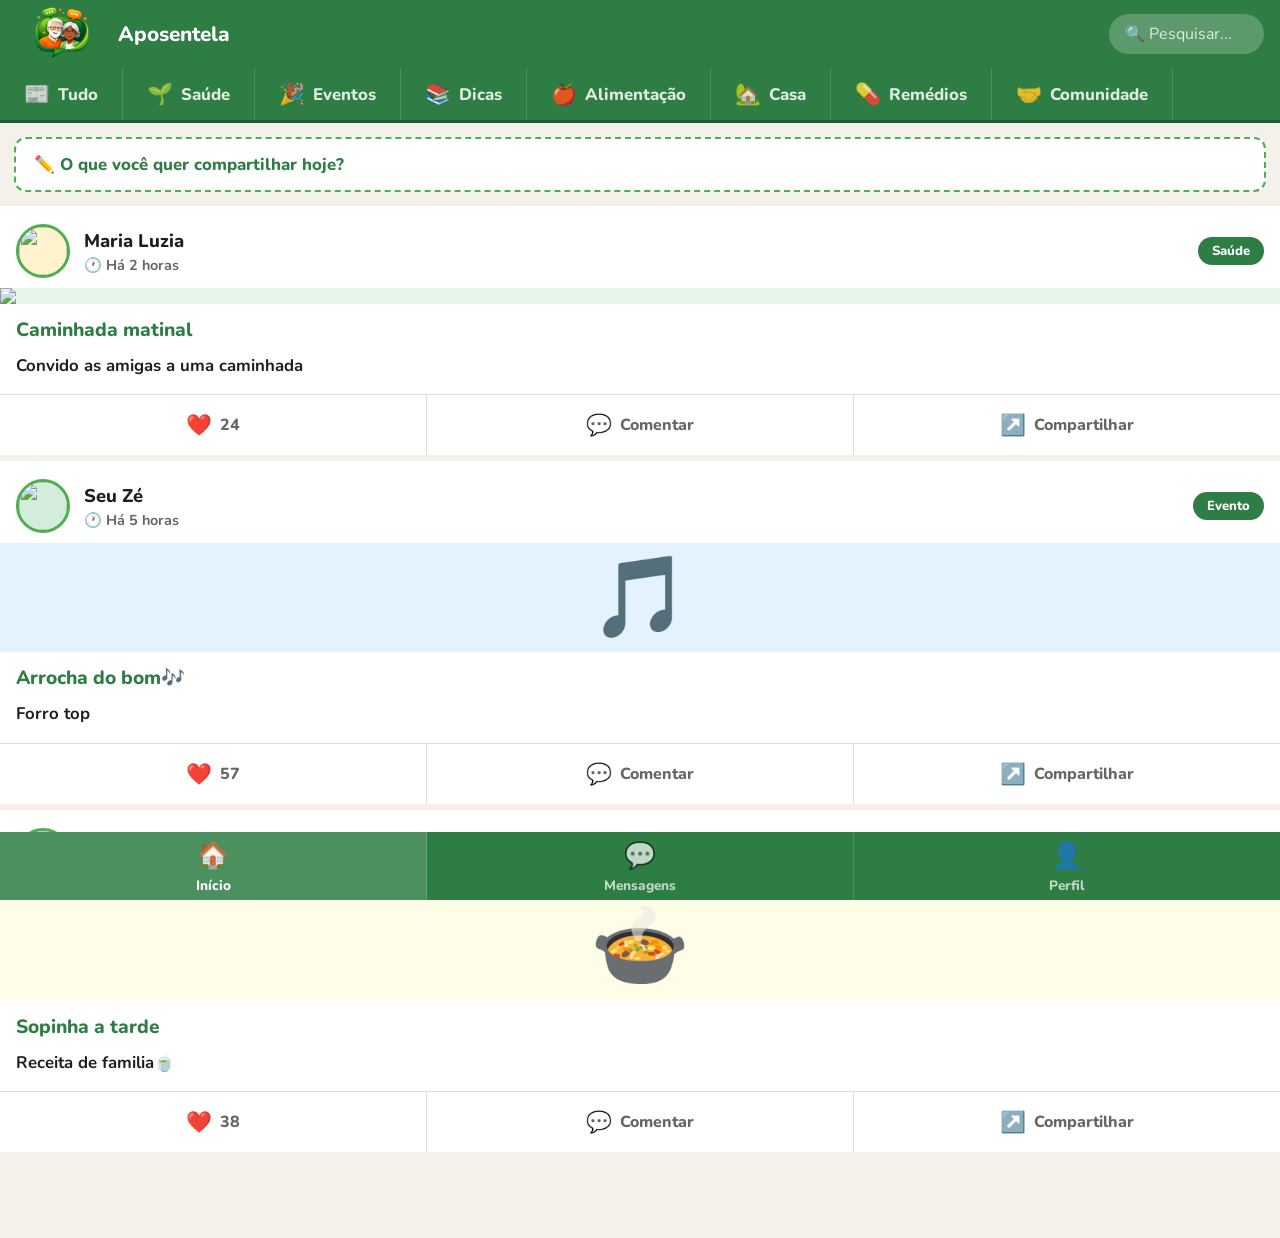
==== inicio.html @ 94b0c736 "feat: add mensagens, nova publicacao, and perfil pages; enhance script functionality - Created mensa" ====
<!DOCTYPE html>
<html lang="pt-BR">
<head>
    <meta charset="UTF-8">
    <meta name="viewport" content="width=device-width, initial-scale=1.0">
    <title>Aposentela – Início</title>
    <link href="https://fonts.googleapis.com/css2?family=Nunito:wght@600;700;800&display=swap" rel="stylesheet">
    <link rel="stylesheet" href="styles/style.css">
</head>
<body>

    <div class="tela-carregando" id="tela-carregando">
        <div class="icone-girando"></div>
        <div class="texto-carregando" id="texto-carregando">Carregando...</div>
    </div>

    <div class="notificacao" id="notificacao"></div>

    <!-- Modal: Sair da conta -->
    <div class="fundo-modal" id="modal-sair">
        <div class="caixa-modal">
            <div class="modal-titulo">🚪 Sair da conta?</div>
            <div class="modal-texto">
                Tem certeza que deseja sair? Você precisará entrar novamente para acessar o Aposentela.
            </div>
            <div class="modal-botoes">
                <button class="botao-fechar-modal" onclick="document.getElementById('modal-sair').classList.remove('aberto')">Cancelar</button>
                <button class="botao-confirmar-modal" onclick="confirmarSaida()">Sair</button>
            </div>
        </div>
    </div>

    <!-- Barra de Topo -->
    <header class="barra-topo" id="barra-topo">
        <img src="assets/logo.png" class="barra-topo-logo-img" alt="Logo">
        <span class="barra-topo-titulo">Aposentela</span>
        <input class="campo-pesquisa" id="campo-pesquisa" type="text" placeholder="🔍 Pesquisar...">
    </header>

    <!-- Tela: Início -->
    <div class="tela ativa" id="tela-inicio">

        <div class="carrossel-container">
            <div class="carrossel-faixa" id="carrossel-faixa">
                <div class="item-categoria"><span class="icone-categoria">📰</span> Tudo</div>
                <div class="item-categoria"><span class="icone-categoria">🌱</span> Saúde</div>
                <div class="item-categoria"><span class="icone-categoria">🎉</span> Eventos</div>
                <div class="item-categoria"><span class="icone-categoria">📚</span> Dicas</div>
                <div class="item-categoria"><span class="icone-categoria">🍎</span> Alimentação</div>
                <div class="item-categoria"><span class="icone-categoria">🏡</span> Casa</div>
                <div class="item-categoria"><span class="icone-categoria">💊</span> Remédios</div>
                <div class="item-categoria"><span class="icone-categoria">🤝</span> Comunidade</div>
            </div>
        </div>

        <button class="botao-nova-publicacao" onclick="window.location.href='nova-publicacao.html'">
            ✏️ O que você quer compartilhar hoje?
        </button>

        <div class="lista-publicacoes">

            <div class="publicacao">
                <div class="publicacao-cabecalho">
                    <div class="foto-perfil foto-perfil-amarelo">
                        <img src="https://abwahospital.pk/wp-content/uploads/2025/01/nopic.jpg" style="width:100%; height:100%; object-fit:cover; border-radius:50%;">
                    </div>
                    <div class="publicacao-info">
                        <div class="publicacao-autor">Maria Luzia</div>
                        <div class="publicacao-tempo">🕐 Há 2 horas</div>
                    </div>
                    <span class="publicacao-categoria">Saúde</span>
                </div>
                <div class="publicacao-imagem fundo-verde-claro">
                    <img src="assets/idosacaminhando.png" style="width:100%; height:auto; display:block;">
                </div>
                <div class="publicacao-conteudo">
                    <div class="publicacao-titulo">Caminhada matinal</div>
                    <div class="publicacao-texto">Convido as amigas a uma caminhada</div>
                </div>
                <div class="publicacao-botoes">
                    <button class="botao-acao" onclick="curtir(this)"><span class="icone-botao">❤️</span> <span class="contador-curtidas">24</span></button>
                    <button class="botao-acao"><span class="icone-botao">💬</span> Comentar</button>
                    <button class="botao-acao"><span class="icone-botao">↗️</span> Compartilhar</button>
                </div>
            </div>

            <div class="publicacao">
                <div class="publicacao-cabecalho">
                    <div class="foto-perfil foto-perfil-verde">
                        <img src="https://abwahospital.pk/wp-content/uploads/2025/01/nopic.jpg" style="width:100%; height:100%; object-fit:cover; border-radius:50%;">
                    </div>
                    <div class="publicacao-info">
                        <div class="publicacao-autor">Seu Zé</div>
                        <div class="publicacao-tempo">🕐 Há 5 horas</div>
                    </div>
                    <span class="publicacao-categoria">Evento</span>
                </div>
                <div class="publicacao-imagem fundo-azul-claro">🎵</div>
                <div class="publicacao-conteudo">
                    <div class="publicacao-titulo">Arrocha do bom🎶</div>
                    <div class="publicacao-texto">Forro top</div>
                </div>
                <div class="publicacao-botoes">
                    <button class="botao-acao" onclick="curtir(this)"><span class="icone-botao">❤️</span> <span class="contador-curtidas">57</span></button>
                    <button class="botao-acao"><span class="icone-botao">💬</span> Comentar</button>
                    <button class="botao-acao"><span class="icone-botao">↗️</span> Compartilhar</button>
                </div>
            </div>

            <div class="publicacao">
                <div class="publicacao-cabecalho">
                    <div class="foto-perfil foto-perfil-azul">
                        <img src="https://abwahospital.pk/wp-content/uploads/2025/01/nopic.jpg" style="width:100%; height:100%; object-fit:cover; border-radius:50%;">
                    </div>
                    <div class="publicacao-info">
                        <div class="publicacao-autor">Dona Tereza</div>
                        <div class="publicacao-tempo">🕐 Ontem</div>
                    </div>
                    <span class="publicacao-categoria">Receita</span>
                </div>
                <div class="publicacao-imagem fundo-amarelo-claro">🍲</div>
                <div class="publicacao-conteudo">
                    <div class="publicacao-titulo">Sopinha a tarde</div>
                    <div class="publicacao-texto">Receita de familia🍵</div>
                </div>
                <div class="publicacao-botoes">
                    <button class="botao-acao" onclick="curtir(this)"><span class="icone-botao">❤️</span> <span class="contador-curtidas">38</span></button>
                    <button class="botao-acao"><span class="icone-botao">💬</span> Comentar</button>
                    <button class="botao-acao"><span class="icone-botao">↗️</span> Compartilhar</button>
                </div>
            </div>

        </div>
    </div>

    <!-- Barra de Navegação -->
    <nav class="barra-nav" id="barra-nav">
        <a href="inicio.html" class="ativo">
            <span class="icone-nav">🏠</span> Início
        </a>
        <a href="mensagens.html">
            <span class="icone-nav">💬</span> Mensagens
        </a>
        <a href="perfil.html">
            <span class="icone-nav">👤</span> Perfil
        </a>
    </nav>

    <script src="scripts/script.js"></script>
</body>
</html>
---- styles/style.css ----
:root {

            --cor-verde: #2e7d44;           
            --cor-verde-claro: #4CAF50;     
            --cor-fundo: #f4f1eb;           
            --cor-branco: #ffffff;          
            --cor-texto: #1e1e1e;           
            --cor-cinza: #666;              
            --cor-borda: #ddd;              
            --cor-erro: #c0392b;            
            --cor-erro-fundo: #fdecea;      
            --cor-sucesso-fundo: #e8f5e9;   
        }

        * {

            margin: 0;      
            padding: 0;     
            box-sizing: border-box; 
        }

        body {

            font-family: 'Nunito', sans-serif; 
            background-color: var(--cor-fundo); 
            color: var(--cor-texto);            
            font-size: 19px;                    
            padding-bottom: 80px;               
        }

        .barra-topo {

            position: fixed;            
            top: 0;                     
            left: 0;                    
            width: 100%;                
            height: 68px;               
            background-color: var(--cor-verde); 
            display: flex;              
            align-items: center;        
            padding: 0 16px;            
            gap: 12px;                  
            z-index: 200;               
        }

        .barra-topo-logo {

            font-size: 1.7rem; 
        }

        .barra-topo-titulo {

            font-size: 1.3rem;  
            font-weight: 800;   
            color: white;       
        }

        .campo-pesquisa {

            margin-left: auto;                      
            padding: 9px 16px;                      
            border-radius: 24px;                    
            border: none;                           
            outline: none;                          
            font-family: 'Nunito', sans-serif;      
            font-size: 1rem;                        
            width: 155px;                           
            background-color: rgba(255,255,255,0.22); 
            color: white;                           
        }

        .campo-pesquisa::placeholder {

            color: rgba(255,255,255,0.8); 
        }

        .tela {

            display: none;      
            margin-top: 68px;   
        }

        .tela.ativa {

            display: block; 
        }

        .barra-nav {

            position: fixed;    
            bottom: 0;          
            left: 0;            
            width: 100%;        
            height: 68px;       
            background-color: var(--cor-verde); 
            display: flex;      
            z-index: 200;       
        }

        .barra-nav a {

            flex: 1;                    
            display: flex;              
            flex-direction: column;     
            align-items: center;        
            justify-content: center;    
            gap: 3px;                   
            color: rgba(255,255,255,0.7); 
            text-decoration: none;      
            font-size: 0.85rem;         
            font-weight: 800;           
            border-right: 1px solid rgba(255,255,255,0.15); 
            cursor: pointer;            
        }

        .barra-nav a:last-child {

            border-right: none;
        }

        .barra-nav a .icone-nav {

            font-size: 1.6rem; 
        }

        .barra-nav a.ativo {

            background-color: rgba(255,255,255,0.15); 
            color: white;                              
        }

        .notificacao {

            position: fixed;            
            top: 80px;                  
            left: 50%;                  
            transform: translateX(-50%); 
            padding: 14px 24px;         
            border-radius: 12px;        
            font-size: 1rem;            
            font-weight: 800;           
            z-index: 999;               
            opacity: 0;                 
            pointer-events: none;       
            white-space: nowrap;        
        }

        .notificacao.visivel {

            opacity: 1; 
        }

        .notificacao.sucesso {

            background-color: var(--cor-sucesso-fundo); 
            color: var(--cor-verde);                     
            border: 2px solid var(--cor-verde-claro);    
        }

        .notificacao.erro {

            background-color: var(--cor-erro-fundo); 
            color: var(--cor-erro);                  
            border: 2px solid #e57373;               
        }

        .tela-carregando {

            display: none;              
            position: fixed;            
            top: 0;                     
            left: 0;                    
            width: 100%;                
            height: 100%;               
            background-color: rgba(0,0,0,0.35); 
            z-index: 500;               
            align-items: center;        
            justify-content: center;    
            flex-direction: column;     
            gap: 16px;                  
        }

        .tela-carregando.ativa {

            display: flex; 
        }

        .icone-girando {

            width: 52px;                            
            height: 52px;                           
            border: 6px solid rgba(255,255,255,0.3); 
            border-top-color: white;                
            border-radius: 50%;                     
            animation: girar 0.8s linear infinite;  
        }

        .texto-carregando {

            color: white;           
            font-size: 1.1rem;      
            font-weight: 800;       
        }

        @keyframes girar {

            to { transform: rotate(360deg); } 
        }

        #tela-login {

            margin-top: 0;          
            min-height: 100vh;      
            display: flex;          
            flex-direction: column; 
            align-items: center;    
            justify-content: center; 
            padding: 30px 24px;     
        }

        #tela-login.ativa {

            display: flex;
        }

        .login-logo {

            font-size: 4rem;        
            margin-bottom: 8px;     
        }

        .login-nome-app {

            font-size: 2rem;            
            font-weight: 800;           
            color: var(--cor-verde);    
            margin-bottom: 6px;         
        }

        .login-subtitulo {

            font-size: 1rem;            
            font-weight: 700;           
            color: var(--cor-cinza);    
            margin-bottom: 36px;        
            text-align: center;         
        }

        .formulario-login {

            width: 100%;
            max-width: 380px;
            display: flex;
            flex-direction: column;
            gap: 14px;
            background: var(--cor-branco);   /* fundo branco = cria a "caixa" */
            padding: 28px 24px;              /* espaço interno generoso */
            border-radius: 4px 16px 16px 16px; /* canto reto no topo-esquerdo */
            box-shadow: var(--sombra-forte); /* sombra que destaca do fundo */
            border-top: 4px solid var(--cor-verde); /* faixa verde no topo */           
        }

        .rotulo-campo {

            font-size: 1rem;    
            font-weight: 800;   
            color: var(--cor-texto); 
            margin-bottom: 4px; 
            display: block;     
        }

        .campo-texto {

            width: 100%;                        
            padding: 15px 18px;                 
            border: 2.5px solid var(--cor-borda); 
            border-radius: 12px;                
            outline: none;                      
            font-family: 'Nunito', sans-serif;  
            font-size: 1.05rem;                 
            font-weight: 700;                   
            background-color: var(--cor-branco); 
            color: var(--cor-texto);            
        }

        .campo-texto:focus {

            border-color: var(--cor-verde); 
        }

        .campo-texto.invalido {

            border-color: var(--cor-erro);          
            background-color: var(--cor-erro-fundo); 
        }

        .mensagem-erro-campo {

            font-size: 0.9rem;          
            font-weight: 800;           
            color: var(--cor-erro);     
            display: none;              
            margin-top: -6px;           
        }

        .mensagem-erro-campo.visivel {

            display: block;
        }

        .botao-principal {

            width: 100%;                    
            padding: 16px;                  
            background-color: var(--cor-verde); 
            color: white;                   
            border: none;                   
            border-radius: 12px;            
            font-family: 'Nunito', sans-serif; 
            font-size: 1.1rem;              
            font-weight: 800;               
            cursor: pointer;                
            margin-top: 6px;                
        }

        .botao-principal:disabled {

            background-color: #aaa;     
            cursor: not-allowed;        
        }

        .link-esqueci-senha {

            text-align: center;         
            font-size: 0.95rem;         
            font-weight: 800;           
            color: var(--cor-verde);    
            cursor: pointer;            
            margin-top: 4px;            
        }

        .caixa-erro-login {

            display: none;                          
            background-color: var(--cor-erro-fundo); 
            border: 2px solid #e57373;              
            border-radius: 12px;                    
            padding: 14px 16px;                     
            color: var(--cor-erro);                 
            font-size: 1rem;                        
            font-weight: 800;                       
            line-height: 1.5;                       
        }

        .caixa-erro-login.visivel {

            display: block;
        }

        .botao-recuperar-senha {

            display: block;                     
            margin-top: 10px;                   
            background-color: var(--cor-erro);  
            color: white;                       
            border: none;                       
            border-radius: 8px;                 
            padding: 10px 18px;                 
            font-family: 'Nunito', sans-serif;  
            font-size: 0.95rem;                 
            font-weight: 800;                   
            cursor: pointer;                    
            width: 100%;                        
        }

        .carrossel-container {

            background-color: var(--cor-verde); 
            overflow: hidden;                   
            border-bottom: 3px solid #1b5e30;   
        }

        .carrossel-faixa {

            display: flex;                          
            width: max-content;                     
            animation: deslizar 20s linear infinite; 
        }

        .carrossel-faixa:hover {

            animation-play-state: paused;
        }

        .item-categoria {

            display: flex;                              
            align-items: center;                        
            gap: 8px;                                   
            padding: 12px 24px;                         
            color: rgba(255,255,255,0.85);              
            font-size: 1.05rem;                         
            font-weight: 800;                           
            white-space: nowrap;                        
            border-right: 1px solid rgba(255,255,255,0.15); 
            cursor: pointer;                            
        }

        .item-categoria:hover {

            background-color: rgba(255,255,255,0.18); 
            color: white;                              
        }

        .icone-categoria {

            font-size: 1.3rem; 
        }

        @keyframes deslizar {

            0%   { transform: translateX(0); }    
            100% { transform: translateX(-50%); } 
        }

        .botao-nova-publicacao {

            display: flex;                              
            align-items: center;                        
            gap: 10px;                                  
            margin: 14px 14px 0;                        
            padding: 14px 18px;                         
            background-color: var(--cor-branco);        
            border: 2.5px dashed var(--cor-verde-claro); 
            border-radius: 12px;                        
            font-family: 'Nunito', sans-serif;          
            font-size: 1.05rem;                         
            font-weight: 800;                           
            color: var(--cor-verde);                    
            cursor: pointer;                            
            width: calc(100% - 28px);                   
        }

        .lista-publicacoes {

            display: flex;          
            flex-direction: column; 
            margin-top: 14px;       
        }

        .publicacao {

            background-color: var(--cor-branco); 
            border-bottom: 6px solid var(--cor-fundo); 
        }

        .publicacao-cabecalho {

            display: flex;          
            align-items: center;    
            gap: 14px;              
            padding: 18px 16px 10px; 
        }

        .foto-perfil {

            width: 54px;            
            height: 54px;           
            border-radius: 50%;     
            display: flex;          
            align-items: center;    
            justify-content: center; 
            font-size: 1.6rem;      
            flex-shrink: 0;         
            border: 3px solid var(--cor-verde-claro); 
            overflow: hidden;       
        }

        .foto-perfil-amarelo { background-color: #fff3cd; } 
        .foto-perfil-verde   { background-color: #d4edda; } 
        .foto-perfil-azul    { background-color: #dce8ff; } 

        .publicacao-info {

            flex: 1; 
        }

        .publicacao-autor {

            font-size: 1.15rem; 
            font-weight: 800;   
        }

        .publicacao-tempo {

            font-size: 0.9rem;          
            color: var(--cor-cinza);    
            font-weight: 700;           
            margin-top: 2px;            
        }

        .publicacao-categoria {

            background-color: var(--cor-verde); 
            color: white;               
            font-size: 0.82rem;         
            font-weight: 800;           
            padding: 5px 14px;          
            border-radius: 20px;        
        }

        .publicacao-imagem {

            width: 100%;        
            height: auto;       
            display: flex;      
            align-items: center;
            justify-content: center;
            font-size: 5rem;    
            overflow: hidden;   
        }

        .fundo-verde-claro   { background-color: #e8f5e9; } 
        .fundo-azul-claro    { background-color: #e3f2fd; } 
        .fundo-amarelo-claro { background-color: #fffde7; } 

        .publicacao-conteudo {

            padding: 14px 16px; 
        }

        .publicacao-titulo {

            font-size: 1.2rem;          
            font-weight: 800;           
            color: var(--cor-verde);    
            margin-bottom: 8px;         
            line-height: 1.35;          
        }

        .publicacao-texto {

            font-size: 1.05rem; 
            font-weight: 700;   
            line-height: 1.7;   
        }

        .publicacao-botoes {

            display: flex;                              
            border-top: 1.5px solid var(--cor-borda);  
        }

        .botao-acao {

            flex: 1;                
            display: flex;          
            align-items: center;    
            justify-content: center; 
            gap: 8px;               
            padding: 16px 0;        
            background: none;       
            border: none;           
            border-right: 1.5px solid var(--cor-borda); 
            font-family: 'Nunito', sans-serif; 
            font-size: 1rem;        
            font-weight: 800;       
            color: var(--cor-cinza); 
            cursor: pointer;        
        }

        .botao-acao:last-child {

            border-right: none;
        }

        .botao-acao.curtido {

            color: var(--cor-verde); 
        }

        .icone-botao {

            font-size: 1.3rem; 
        }

        .formulario-publicacao {

            background-color: var(--cor-branco); 
            padding: 20px 16px;                  
            display: flex;                       
            flex-direction: column;              
            gap: 16px;                           
        }

        .autor-publicacao {

            display: flex;          
            align-items: center;    
            gap: 14px;              
        }

        .foto-autor {

            width: 52px;                        
            height: 52px;                       
            border-radius: 50%;                 
            background-color: #d4edda;          
            display: flex;                      
            align-items: center;
            justify-content: center;
            font-size: 1.5rem;                  
            border: 3px solid var(--cor-verde-claro); 
        }

        .nome-autor {

            font-size: 1.1rem;  
            font-weight: 800;   
        }

        .campo-grande {

            width: 100%;                        
            min-height: 130px;                  
            padding: 14px 16px;                 
            border: 2.5px solid var(--cor-borda); 
            border-radius: 12px;                
            outline: none;                      
            font-family: 'Nunito', sans-serif;  
            font-size: 1.05rem;                 
            font-weight: 700;                   
            resize: none;                       
            line-height: 1.6;                   
        }

        .campo-grande:focus {

            border-color: var(--cor-verde); 
        }

        .campo-grande.invalido {

            border-color: var(--cor-erro);           
            background-color: var(--cor-erro-fundo); 
        }

        .campo-selecao {

            width: 100%;                        
            padding: 14px 16px;                 
            border: 2.5px solid var(--cor-borda); 
            border-radius: 12px;                
            font-family: 'Nunito', sans-serif;  
            font-size: 1.05rem;                 
            font-weight: 700;                   
            background-color: var(--cor-branco); 
            color: var(--cor-texto);            
            outline: none;                      
            cursor: pointer;                    
        }

        .campo-selecao:focus {

            border-color: var(--cor-verde); 
        }

        .campo-selecao.invalido {

            border-color: var(--cor-erro);           
            background-color: var(--cor-erro-fundo); 
        }

        .contador-letras {

            font-size: 0.9rem;          
            font-weight: 800;           
            color: var(--cor-cinza);    
            text-align: right;          
        }

        .contador-letras.no-limite {

            color: var(--cor-erro); 
        }

        .botao-secundario {

            padding: 14px 28px;                         
            background-color: var(--cor-sucesso-fundo); 
            color: var(--cor-verde);                    
            border: 2px solid var(--cor-verde-claro);   
            border-radius: 12px;                        
            font-family: 'Nunito', sans-serif;          
            font-size: 1rem;                            
            font-weight: 800;                           
            cursor: pointer;                            
            text-align: center;                         
        }

        .tela-sucesso-publicacao {

            display: none;          
            flex-direction: column; 
            align-items: center;    
            padding: 50px 24px;     
            text-align: center;     
            gap: 14px;              
        }

        .tela-sucesso-publicacao.visivel {

            display: flex;
        }

        .icone-sucesso {

            font-size: 4rem; 
        }

        .titulo-sucesso {

            font-size: 1.4rem;          
            font-weight: 800;           
            color: var(--cor-verde);    
        }

        .texto-sucesso {

            font-size: 1.05rem;         
            font-weight: 700;           
            color: var(--cor-cinza);    
        }

        .lista-conversas {

            display: flex;          
            flex-direction: column; 
        }

        .item-conversa {

            background-color: var(--cor-branco);       
            border-bottom: 4px solid var(--cor-fundo); 
            display: flex;          
            align-items: center;    
            gap: 16px;              
            padding: 18px 16px;     
            cursor: pointer;        
        }

        .foto-contato {

            width: 60px;            
            height: 60px;
            border-radius: 50%;     
            display: flex;          
            align-items: center;
            justify-content: center;
            font-size: 1.8rem;      
            flex-shrink: 0;         
            border: 3px solid var(--cor-verde-claro); 
            overflow: hidden;       
        }

        .foto-contato-amarelo { background-color: #fff3cd; } 
        .foto-contato-verde   { background-color: #d4edda; } 
        .foto-contato-azul    { background-color: #dce8ff; } 
        .foto-contato-rosa    { background-color: #fce4ec; } 

        .info-conversa {

            flex: 1;        
            min-width: 0;   
        }

        .nome-contato {

            font-size: 1.15rem; 
            font-weight: 800;   
        }

        .previa-mensagem {

            font-size: 1rem;            
            font-weight: 700;           
            color: var(--cor-cinza);    
            white-space: nowrap;        
            overflow: hidden;           
            text-overflow: ellipsis;    
            margin-top: 3px;            
        }

        .previa-mensagem.nao-lida {

            color: var(--cor-texto); 
            font-weight: 800;        
        }

        .lado-direito-conversa {

            display: flex;              
            flex-direction: column;     
            align-items: flex-end;      
            gap: 6px;                   
            flex-shrink: 0;             
        }

        .hora-mensagem {

            font-size: 0.88rem;         
            font-weight: 700;           
            color: var(--cor-cinza);    
        }

        .bolinha-nao-lida {

            width: 22px;                    
            height: 22px;
            border-radius: 50%;             
            background-color: var(--cor-verde); 
            color: white;                   
            font-size: 0.78rem;             
            font-weight: 800;               
            display: flex;                  
            align-items: center;
            justify-content: center;
        }

        .area-conversa {

            display: none;                          
            flex-direction: column;                 
            height: calc(100vh - 136px);            
        }

        .area-conversa.aberta {

            display: flex; 
        }

        .cabecalho-conversa {

            background-color: var(--cor-branco);    
            border-bottom: 3px solid var(--cor-borda); 
            padding: 14px 16px;                     
            display: flex;                          
            align-items: center;                    
            gap: 14px;                              
        }

        .botao-voltar {

            background: none;   
            border: none;       
            font-size: 1.8rem;  
            cursor: pointer;    
            padding: 0 6px 0 0; 
        }

        .nome-na-conversa {

            font-size: 1.2rem;  
            font-weight: 800;   
        }

        .status-online {

            font-size: 0.9rem;          
            color: var(--cor-verde);    
            font-weight: 700;           
        }

        .mensagens-conversa {

            flex: 1;                        
            overflow-y: auto;               
            padding: 16px;                  
            display: flex;                  
            flex-direction: column;         
            gap: 12px;                      
            background-color: var(--cor-fundo); 
        }

        .balao-mensagem {

            max-width: 78%;     
            padding: 12px 16px; 
            border-radius: 18px; 
            font-size: 1.05rem; 
            font-weight: 700;   
            line-height: 1.55;  
        }

        .balao-mensagem.recebida {

            background-color: var(--cor-branco);        
            border: 1.5px solid var(--cor-borda);        
            border-bottom-left-radius: 4px;             
            align-self: flex-start;                     
        }

        .balao-mensagem.enviada {

            background-color: var(--cor-verde);         
            color: white;                               
            border-bottom-right-radius: 4px;            
            align-self: flex-end;                       
        }

        .hora-balao {

            font-size: 0.78rem; 
            opacity: 0.65;      
            margin-top: 4px;    
            font-weight: 700;   
        }

        .barra-digitar {

            background-color: var(--cor-branco);    
            border-top: 2px solid var(--cor-borda); 
            padding: 12px 14px;                     
            display: flex;                          
            gap: 10px;                              
            align-items: center;                    
        }

        .campo-digitar {

            flex: 1;                        
            padding: 12px 16px;             
            border-radius: 24px;            
            border: 2px solid var(--cor-borda); 
            font-family: 'Nunito', sans-serif; 
            font-size: 1.05rem;             
            font-weight: 700;               
            outline: none;                  
            background-color: var(--cor-fundo); 
        }

        .campo-digitar:focus {

            border-color: var(--cor-verde); 
        }

        .botao-enviar {

            width: 50px;                        
            height: 50px;
            border-radius: 50%;                 
            background-color: var(--cor-verde); 
            border: none;                       
            font-size: 1.4rem;                  
            cursor: pointer;                    
            display: flex;                      
            align-items: center;
            justify-content: center;
            flex-shrink: 0;                     
        }

        .cabecalho-perfil {

            background-color: var(--cor-branco);        
            border-bottom: 4px solid var(--cor-fundo);  
            padding: 28px 20px 22px;                    
            display: flex;                              
            flex-direction: column;                     
            align-items: center;                        
            gap: 10px;                                  
            text-align: center;                         
        }

        .foto-perfil-grande {

            width: 90px;                            
            height: 90px;
            border-radius: 50%;                     
            background-color: #d4edda;              
            display: flex;                          
            align-items: center;
            justify-content: center;
            font-size: 3rem;                        
            border: 4px solid var(--cor-verde-claro); 
            overflow: hidden;                       
        }

        .nome-perfil {

            font-size: 1.4rem;  
            font-weight: 800;   
        }

        .bio-perfil {

            font-size: 1rem;            
            font-weight: 700;           
            color: var(--cor-cinza);    
            line-height: 1.5;           
        }

        .numeros-perfil {

            display: flex;                          
            background-color: var(--cor-branco);    
            border-bottom: 4px solid var(--cor-fundo); 
        }

        .numero-item {

            flex: 1;                
            padding: 18px 0;        
            display: flex;          
            flex-direction: column; 
            align-items: center;    
            gap: 4px;               
            border-right: 1.5px solid var(--cor-borda); 
        }

        .numero-item:last-child {

            border-right: none;
        }

        .numero-valor {

            font-size: 1.5rem;          
            font-weight: 800;           
            color: var(--cor-verde);    
        }

        .numero-rotulo {

            font-size: 0.9rem;          
            font-weight: 700;           
            color: var(--cor-cinza);    
        }

        .titulo-secao {

            padding: 18px 16px 10px;        
            font-size: 1.05rem;             
            font-weight: 800;               
            color: var(--cor-cinza);        
            text-transform: uppercase;      
            letter-spacing: 0.04em;         
            background-color: var(--cor-fundo); 
        }

        .mini-publicacao {

            background-color: var(--cor-branco);        
            border-bottom: 4px solid var(--cor-fundo);  
        }

        .mini-publicacao-corpo {

            padding: 14px 16px; 
        }

        .mini-publicacao-titulo {

            font-size: 1.05rem;         
            font-weight: 800;           
            color: var(--cor-verde);    
            margin-bottom: 4px;         
        }

        .mini-publicacao-texto {

            font-size: 0.95rem;         
            font-weight: 700;           
            color: var(--cor-cinza);    
        }

        .mini-publicacao-rodape {

            display: flex;                          
            flex-wrap: wrap;                        
            gap: 14px;                              
            padding: 10px 16px 14px;                
            border-top: 1.5px solid var(--cor-borda); 
        }

        .mini-publicacao-numero {

            font-size: 0.95rem;         
            font-weight: 800;           
            color: var(--cor-cinza);    
        }

        .opcao-configuracao {

            background-color: var(--cor-branco);        
            border-bottom: 2px solid var(--cor-fundo);  
            display: flex;                              
            align-items: center;                        
            gap: 16px;                                  
            padding: 18px 16px;                         
            cursor: pointer;                            
            font-size: 1.1rem;                          
            font-weight: 800;                           
        }

        .icone-opcao {

            font-size: 1.5rem;  
            width: 36px;        
            text-align: center; 
        }

        .seta-opcao {

            margin-left: auto;          
            font-size: 1.2rem;          
            color: var(--cor-cinza);    
        }

        .fundo-modal {

            display: none;                      
            position: fixed;                    
            top: 0;
            left: 0;
            width: 100%;
            height: 100%;
            background-color: rgba(0,0,0,0.45); 
            z-index: 400;                       
            align-items: center;                
            justify-content: center;            
            padding: 24px;                      
        }

        .fundo-modal.aberto {

            display: flex;
        }

        .caixa-modal {

            background-color: var(--cor-branco); 
            border-radius: 16px;                 
            padding: 28px 24px;                  
            width: 100%;                         
            max-width: 380px;                    
            display: flex;                       
            flex-direction: column;              
            gap: 14px;                           
        }

        .modal-titulo {

            font-size: 1.3rem;  
            font-weight: 800;   
        }

        .modal-texto {

            font-size: 1rem;            
            font-weight: 700;           
            color: var(--cor-cinza);    
            line-height: 1.55;          
        }

        .modal-botoes {

            display: flex;  
            gap: 10px;      
            margin-top: 4px; 
        }

        .botao-fechar-modal {

            flex: 1;                    
            padding: 14px;              
            background-color: var(--cor-fundo); 
            color: var(--cor-texto);    
            border: 2px solid var(--cor-borda); 
            border-radius: 10px;        
            font-family: 'Nunito', sans-serif; 
            font-size: 1rem;            
            font-weight: 800;           
            cursor: pointer;            
        }

        .botao-confirmar-modal {

            flex: 1;                        
            padding: 14px;                  
            background-color: var(--cor-verde); 
            color: white;                   
            border: none;                   
            border-radius: 10px;            
            font-family: 'Nunito', sans-serif; 
            font-size: 1rem;                
            font-weight: 800;               
            cursor: pointer;                
        }

        /* ===== LOGO ===== */

        .barra-topo-logo-img {
            width: 90px;
            height: 75px;
            object-fit: contain;
        }

        .login-logo img {
            width: 90px;
            height: auto;
            display: block;
            margin: 0 auto;
        }
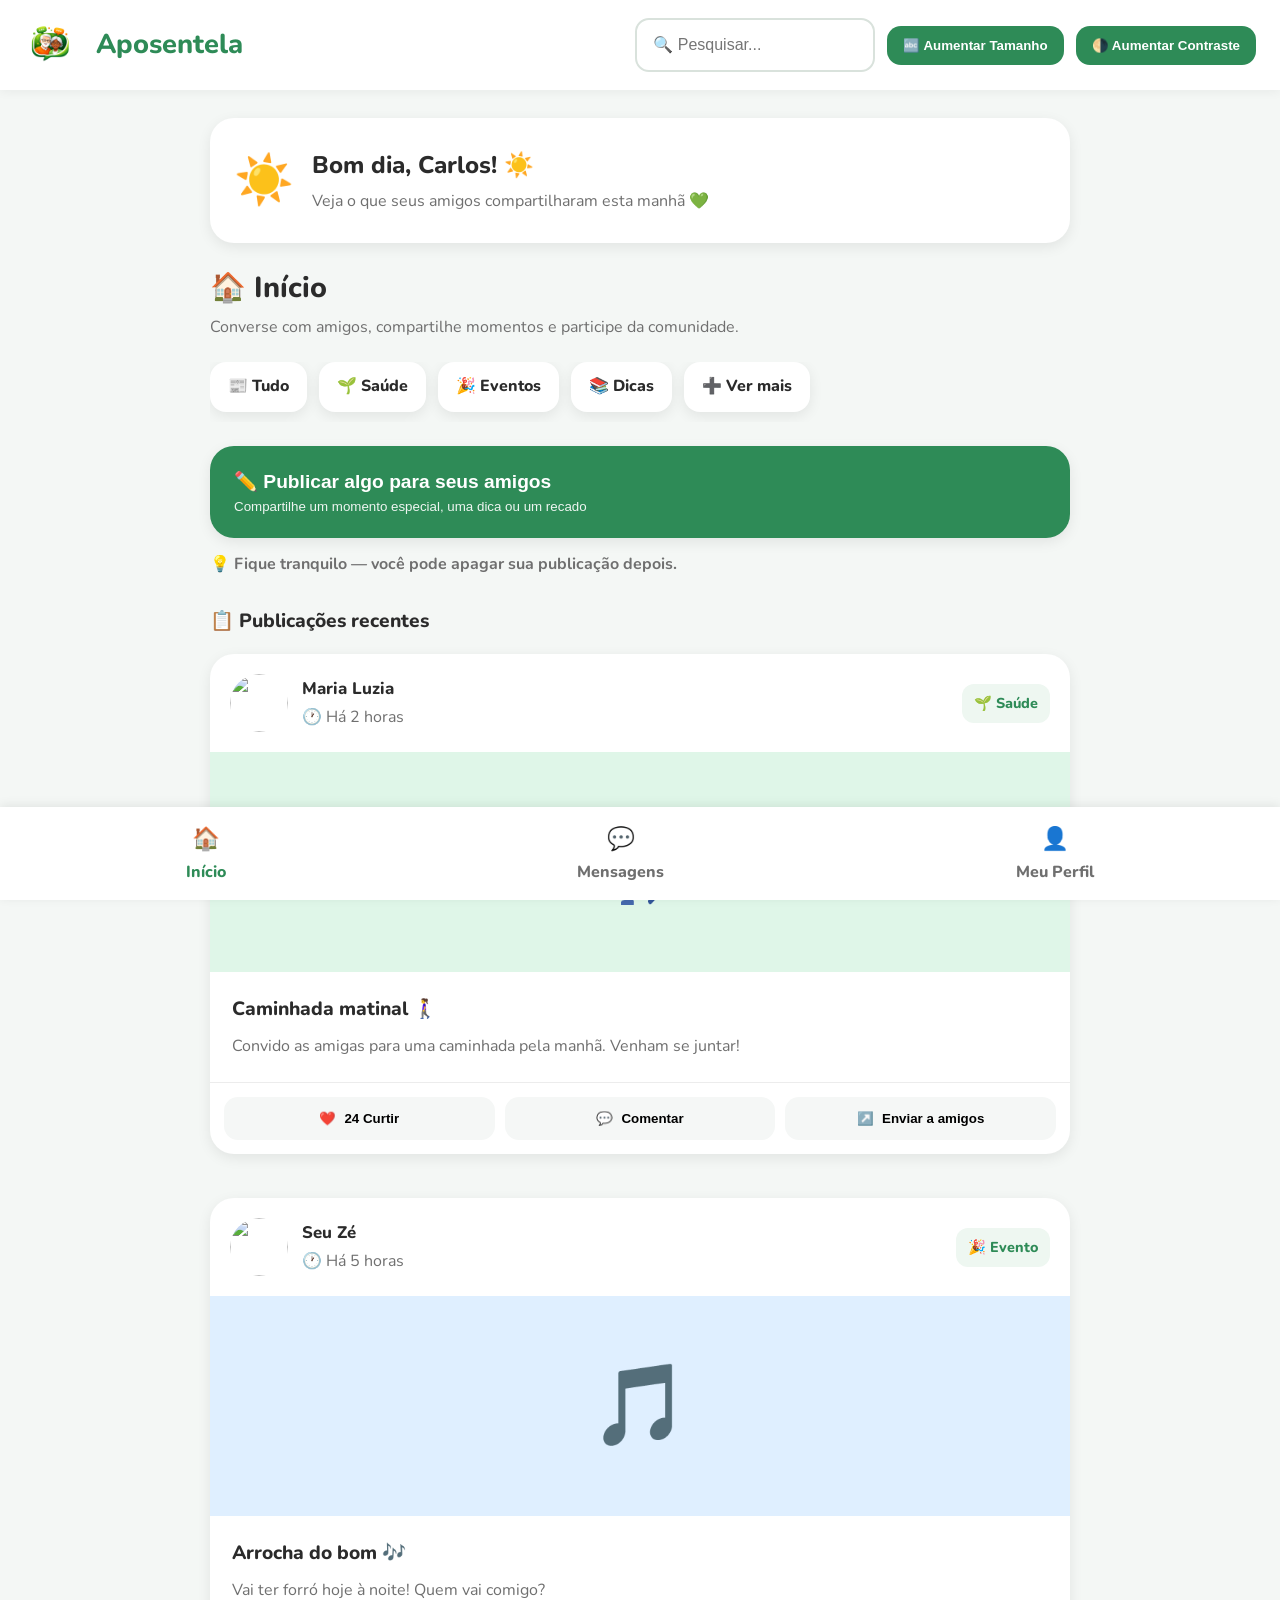
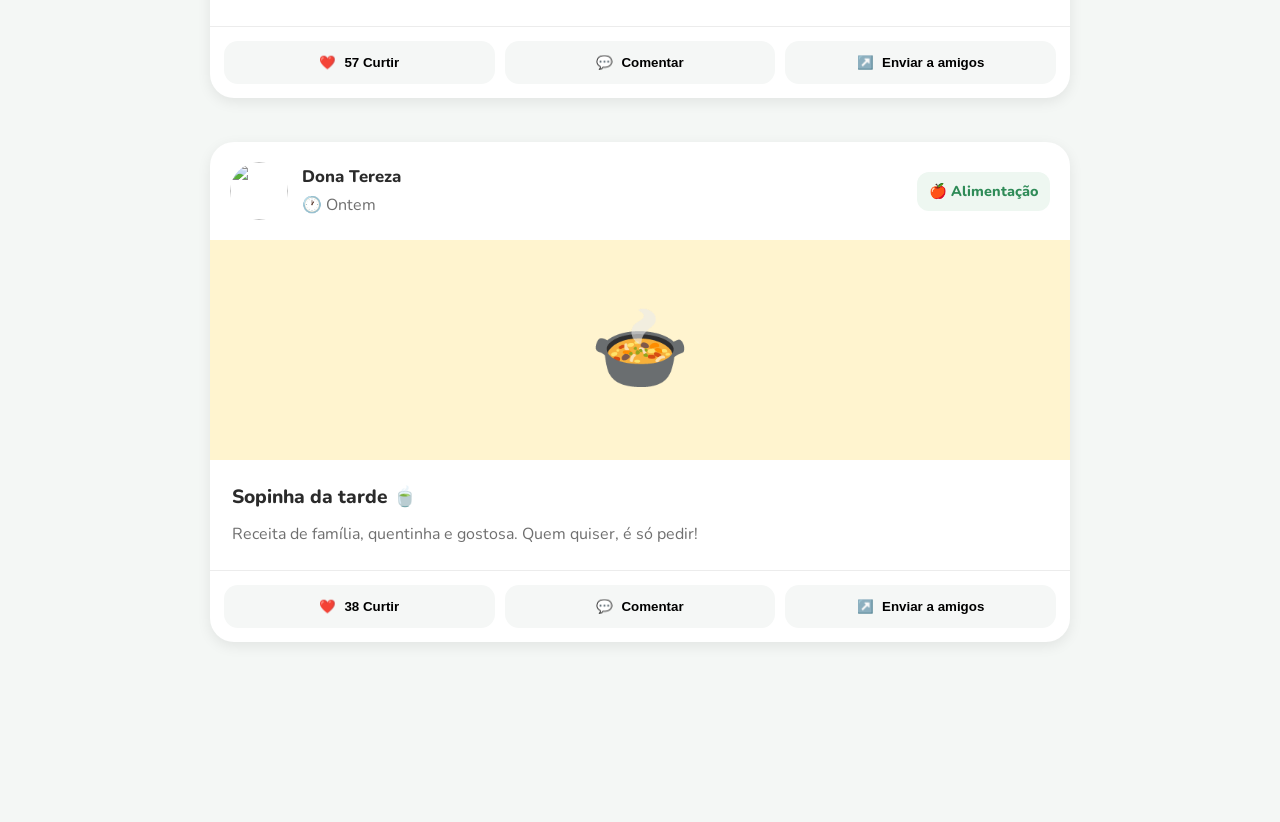
==== commit 92c111bf: "feat: enhance UXLens styles with accessibility improvements and layout adjustments - Added a welcome" ====
--- a/inicio.html
+++ b/inicio.html
@@ -5,18 +5,17 @@
     <meta name="viewport" content="width=device-width, initial-scale=1.0">
     <title>Aposentela – Início</title>
     <link href="https://fonts.googleapis.com/css2?family=Nunito:wght@600;700;800&display=swap" rel="stylesheet">
-    <link rel="stylesheet" href="styles/style.css">
+    <link rel="stylesheet" href="styles/inicio.css">
 </head>
 <body>
 
     <div class="tela-carregando" id="tela-carregando">
         <div class="icone-girando"></div>
-        <div class="texto-carregando" id="texto-carregando">Carregando...</div>
+        <div class="texto-carregando">Carregando...</div>
     </div>
 
     <div class="notificacao" id="notificacao"></div>
 
-    <!-- Modal: Sair da conta -->
     <div class="fundo-modal" id="modal-sair">
         <div class="caixa-modal">
             <div class="modal-titulo">🚪 Sair da conta?</div>
@@ -30,111 +29,196 @@
         </div>
     </div>
 
-    <!-- Barra de Topo -->
-    <header class="barra-topo" id="barra-topo">
-        <img src="assets/logo.png" class="barra-topo-logo-img" alt="Logo">
-        <span class="barra-topo-titulo">Aposentela</span>
-        <input class="campo-pesquisa" id="campo-pesquisa" type="text" placeholder="🔍 Pesquisar...">
-    </header>
-
-    <!-- Tela: Início -->
-    <div class="tela ativa" id="tela-inicio">
-
-        <div class="carrossel-container">
-            <div class="carrossel-faixa" id="carrossel-faixa">
-                <div class="item-categoria"><span class="icone-categoria">📰</span> Tudo</div>
-                <div class="item-categoria"><span class="icone-categoria">🌱</span> Saúde</div>
-                <div class="item-categoria"><span class="icone-categoria">🎉</span> Eventos</div>
-                <div class="item-categoria"><span class="icone-categoria">📚</span> Dicas</div>
-                <div class="item-categoria"><span class="icone-categoria">🍎</span> Alimentação</div>
-                <div class="item-categoria"><span class="icone-categoria">🏡</span> Casa</div>
-                <div class="item-categoria"><span class="icone-categoria">💊</span> Remédios</div>
-                <div class="item-categoria"><span class="icone-categoria">🤝</span> Comunidade</div>
-            </div>
-        </div>
-
+
+<header class="barra-topo">
+
+    <img 
+        src="assets/logo.png" 
+        class="barra-topo-logo-img" 
+        alt="Logo"
+    >
+
+    <span class="barra-topo-titulo">
+        Aposentela
+    </span>
+
+    <div class="acoes-topo">
+
+        <input 
+            class="campo-pesquisa" 
+            id="campo-pesquisa" 
+            type="text" 
+            placeholder="🔍 Pesquisar..."
+        >
+
+        <button 
+            class="botao-acesso" 
+            id="btn-fonte"
+            onclick="alternarFonteGrande()"
+            title="Aumentar tamanho do texto"
+        >
+            🔤 Aumentar Tamanho
+        </button>
+
+        <button 
+            class="botao-acesso" 
+            id="btn-contraste"
+            onclick="alternarAltoContraste()"
+            title="Ativar alto contraste"
+        >
+            🌗 Aumentar Contraste
+        </button>
+
+    </div>
+
+</header>
+
+<div class="tela ativa" id="tela-inicio">
+
+
+        <!-- 6. Boas-vindas humanizada com saudação por horário -->
+        <div class="faixa-boas-vindas">
+            <div class="faixa-boas-vindas-icone" id="icone-saudacao">☀️</div>
+            <div class="faixa-boas-vindas-texto">
+                <div class="faixa-boas-vindas-saudacao" id="texto-saudacao">Bom dia, Carlos!</div>
+                <div class="faixa-boas-vindas-descricao" id="texto-contexto">Veja o que seus amigos compartilharam hoje 💚</div>
+            </div>
+        </div>
+
+        <!-- 1 + 4. Orientação de tela -->
+        <div class="rotulo-orientacao">
+            <div class="rotulo-orientacao-titulo">🏠 Início</div>
+            <div class="rotulo-orientacao-sub">Converse com amigos, compartilhe momentos e participe da comunidade.</div>
+        </div>
+
+        <!-- 5. Categorias fixas com scroll e "Ver mais" -->
+        <div class="categorias-fixas" id="categorias-fixas">
+            <div class="item-categoria">📰 Tudo</div>
+            <div class="item-categoria">🌱 Saúde</div>
+            <div class="item-categoria">🎉 Eventos</div>
+            <div class="item-categoria">📚 Dicas</div>
+            <div class="item-categoria">➕ Ver mais</div>
+        </div>
+
+        <!-- 2 + 3 + 8. Botão de nova publicação mais claro e tranquilizador -->
         <button class="botao-nova-publicacao" onclick="window.location.href='nova-publicacao.html'">
-            ✏️ O que você quer compartilhar hoje?
+            <span class="botao-nova-publicacao-linha1">✏️ Publicar algo para seus amigos</span>
+            <span class="botao-nova-publicacao-linha2">Compartilhe um momento especial, uma dica ou um recado</span>
         </button>
 
+        <!-- 8. Aviso tranquilizador -->
+        <div class="aviso-tranquilizador">💡 Fique tranquilo — você pode apagar sua publicação depois.</div>
+
+        <!-- 4. Rótulo de seção -->
+        <div class="rotulo-secao-feed">📋 Publicações recentes</div>
+
+        <!-- Publicações -->
         <div class="lista-publicacoes">
 
             <div class="publicacao">
                 <div class="publicacao-cabecalho">
                     <div class="foto-perfil foto-perfil-amarelo">
-                        <img src="https://abwahospital.pk/wp-content/uploads/2025/01/nopic.jpg" style="width:100%; height:100%; object-fit:cover; border-radius:50%;">
+                        <img src="https://abwahospital.pk/wp-content/uploads/2025/01/nopic.jpg" style="width:100%;height:100%;object-fit:cover;border-radius:50%;">
                     </div>
                     <div class="publicacao-info">
                         <div class="publicacao-autor">Maria Luzia</div>
                         <div class="publicacao-tempo">🕐 Há 2 horas</div>
                     </div>
-                    <span class="publicacao-categoria">Saúde</span>
+                    <span class="publicacao-categoria">🌱 Saúde</span>
                 </div>
                 <div class="publicacao-imagem fundo-verde-claro">
-                    <img src="assets/idosacaminhando.png" style="width:100%; height:auto; display:block;">
+                    🚶‍♀️
                 </div>
                 <div class="publicacao-conteudo">
-                    <div class="publicacao-titulo">Caminhada matinal</div>
-                    <div class="publicacao-texto">Convido as amigas a uma caminhada</div>
-                </div>
+                    <div class="publicacao-titulo">Caminhada matinal 🚶‍♀️</div>
+                    <div class="publicacao-texto">Convido as amigas para uma caminhada pela manhã. Venham se juntar!</div>
+                </div>
+                <!-- 3. Ações mais descritivas -->
                 <div class="publicacao-botoes">
-                    <button class="botao-acao" onclick="curtir(this)"><span class="icone-botao">❤️</span> <span class="contador-curtidas">24</span></button>
-                    <button class="botao-acao"><span class="icone-botao">💬</span> Comentar</button>
-                    <button class="botao-acao"><span class="icone-botao">↗️</span> Compartilhar</button>
+                    <button class="botao-acao" onclick="curtir(this)">
+                        <span class="icone-botao">❤️</span>
+                        <span class="botao-acao-label contador-curtidas">24 Curtir</span>
+                    </button>
+                    <button class="botao-acao">
+                        <span class="icone-botao">💬</span>
+                        <span class="botao-acao-label">Comentar</span>
+                    </button>
+                    <button class="botao-acao">
+                        <span class="icone-botao">↗️</span>
+                        <span class="botao-acao-label">Enviar a amigos</span>
+                    </button>
                 </div>
             </div>
 
             <div class="publicacao">
                 <div class="publicacao-cabecalho">
                     <div class="foto-perfil foto-perfil-verde">
-                        <img src="https://abwahospital.pk/wp-content/uploads/2025/01/nopic.jpg" style="width:100%; height:100%; object-fit:cover; border-radius:50%;">
+                        <img src="https://abwahospital.pk/wp-content/uploads/2025/01/nopic.jpg" style="width:100%;height:100%;object-fit:cover;border-radius:50%;">
                     </div>
                     <div class="publicacao-info">
                         <div class="publicacao-autor">Seu Zé</div>
                         <div class="publicacao-tempo">🕐 Há 5 horas</div>
                     </div>
-                    <span class="publicacao-categoria">Evento</span>
-                </div>
-                <div class="publicacao-imagem fundo-azul-claro">🎵</div>
+                    <span class="publicacao-categoria">🎉 Evento</span>
+                </div>
+                <div class="publicacao-imagem fundo-azul-claro" style="font-size:5rem;min-height:220px;">🎵</div>
                 <div class="publicacao-conteudo">
-                    <div class="publicacao-titulo">Arrocha do bom🎶</div>
-                    <div class="publicacao-texto">Forro top</div>
+                    <div class="publicacao-titulo">Arrocha do bom 🎶</div>
+                    <div class="publicacao-texto">Vai ter forró hoje à noite! Quem vai comigo?</div>
                 </div>
                 <div class="publicacao-botoes">
-                    <button class="botao-acao" onclick="curtir(this)"><span class="icone-botao">❤️</span> <span class="contador-curtidas">57</span></button>
-                    <button class="botao-acao"><span class="icone-botao">💬</span> Comentar</button>
-                    <button class="botao-acao"><span class="icone-botao">↗️</span> Compartilhar</button>
+                    <button class="botao-acao" onclick="curtir(this)">
+                        <span class="icone-botao">❤️</span>
+                        <span class="botao-acao-label contador-curtidas">57 Curtir</span>
+                    </button>
+                    <button class="botao-acao">
+                        <span class="icone-botao">💬</span>
+                        <span class="botao-acao-label">Comentar</span>
+                    </button>
+                    <button class="botao-acao">
+                        <span class="icone-botao">↗️</span>
+                        <span class="botao-acao-label">Enviar a amigos</span>
+                    </button>
                 </div>
             </div>
 
             <div class="publicacao">
                 <div class="publicacao-cabecalho">
                     <div class="foto-perfil foto-perfil-azul">
-                        <img src="https://abwahospital.pk/wp-content/uploads/2025/01/nopic.jpg" style="width:100%; height:100%; object-fit:cover; border-radius:50%;">
+                        <img src="https://abwahospital.pk/wp-content/uploads/2025/01/nopic.jpg" style="width:100%;height:100%;object-fit:cover;border-radius:50%;">
                     </div>
                     <div class="publicacao-info">
                         <div class="publicacao-autor">Dona Tereza</div>
                         <div class="publicacao-tempo">🕐 Ontem</div>
                     </div>
-                    <span class="publicacao-categoria">Receita</span>
-                </div>
-                <div class="publicacao-imagem fundo-amarelo-claro">🍲</div>
+                    <span class="publicacao-categoria">🍎 Alimentação</span>
+                </div>
+                <div class="publicacao-imagem fundo-amarelo-claro" style="font-size:5rem;min-height:220px;">🍲</div>
                 <div class="publicacao-conteudo">
-                    <div class="publicacao-titulo">Sopinha a tarde</div>
-                    <div class="publicacao-texto">Receita de familia🍵</div>
+                    <div class="publicacao-titulo">Sopinha da tarde 🍵</div>
+                    <div class="publicacao-texto">Receita de família, quentinha e gostosa. Quem quiser, é só pedir!</div>
                 </div>
                 <div class="publicacao-botoes">
-                    <button class="botao-acao" onclick="curtir(this)"><span class="icone-botao">❤️</span> <span class="contador-curtidas">38</span></button>
-                    <button class="botao-acao"><span class="icone-botao">💬</span> Comentar</button>
-                    <button class="botao-acao"><span class="icone-botao">↗️</span> Compartilhar</button>
-                </div>
-            </div>
-
-        </div>
-    </div>
-
-    <!-- Barra de Navegação -->
-    <nav class="barra-nav" id="barra-nav">
+                    <button class="botao-acao" onclick="curtir(this)">
+                        <span class="icone-botao">❤️</span>
+                        <span class="botao-acao-label contador-curtidas">38 Curtir</span>
+                    </button>
+                    <button class="botao-acao">
+                        <span class="icone-botao">💬</span>
+                        <span class="botao-acao-label">Comentar</span>
+                    </button>
+                    <button class="botao-acao">
+                        <span class="icone-botao">↗️</span>
+                        <span class="botao-acao-label">Enviar a amigos</span>
+                    </button>
+                </div>
+            </div>
+
+        </div>
+    </div>
+
+    <!-- 4. Barra de navegação com rótulos mais claros -->
+    <nav class="barra-nav">
         <a href="inicio.html" class="ativo">
             <span class="icone-nav">🏠</span> Início
         </a>
@@ -142,10 +226,10 @@
             <span class="icone-nav">💬</span> Mensagens
         </a>
         <a href="perfil.html">
-            <span class="icone-nav">👤</span> Perfil
+            <span class="icone-nav">👤</span> Meu Perfil
         </a>
     </nav>
 
     <script src="scripts/script.js"></script>
 </body>
-</html>
+</html>
--- a/styles/inicio.css
+++ b/styles/inicio.css
@@ -0,0 +1,638 @@
+/* =========================
+   RESET E CONFIGURAÇÕES
+========================= */
+
+*{
+    margin:0;
+    padding:0;
+    box-sizing:border-box;
+}
+
+:root{
+    --cor-primaria:#2e8b57;
+    --cor-secundaria:#f4f7f5;
+    --cor-branca:#ffffff;
+    --cor-texto:#2b2b2b;
+    --cor-cinza:#6f6f6f;
+    --cor-borda:#d9e2dc;
+    --cor-sombra:0 4px 14px rgba(0,0,0,0.08);
+    --radius:18px;
+    --transicao:0.25s ease;
+}
+
+body{
+    font-family:'Nunito',sans-serif;
+    background:var(--cor-secundaria);
+    color:var(--cor-texto);
+    padding-bottom:120px;
+    line-height:1.6;
+}
+
+/* =========================
+   LOADING E NOTIFICAÇÕES
+========================= */
+
+.tela-carregando{
+    position:fixed;
+    inset:0;
+    background:rgba(255,255,255,0.92);
+
+    display:none;
+
+    flex-direction:column;
+    align-items:center;
+    justify-content:center;
+
+    z-index:9999;
+}
+
+.tela-carregando.ativa{
+    display:flex;
+}
+.icone-girando{
+    width:60px;
+    height:60px;
+    border-radius:50%;
+    border:6px solid #dcefe3;
+    border-top:6px solid var(--cor-primaria);
+    animation:girar 1s linear infinite;
+}
+
+@keyframes girar{
+    to{
+        transform:rotate(360deg);
+    }
+}
+
+.texto-carregando{
+    margin-top:18px;
+    font-size:1.1rem;
+    font-weight:800;
+}
+
+.notificacao{
+    position:fixed;
+    top:20px;
+    right:20px;
+    background:var(--cor-primaria);
+    color:white;
+    padding:14px 18px;
+    border-radius:12px;
+    font-weight:700;
+    z-index:999;
+    display:none;
+}
+
+/* =========================
+   MODAL
+========================= */
+
+.fundo-modal{
+    position:fixed;
+    inset:0;
+    background:rgba(0,0,0,0.45);
+    display:none;
+    align-items:center;
+    justify-content:center;
+    z-index:9999;
+    padding:20px;
+}
+
+.fundo-modal.aberto{
+    display:flex;
+}
+
+.caixa-modal{
+    background:white;
+    width:100%;
+    max-width:420px;
+    border-radius:24px;
+    padding:28px;
+    box-shadow:var(--cor-sombra);
+}
+
+.modal-titulo{
+    font-size:1.4rem;
+    font-weight:800;
+    margin-bottom:14px;
+}
+
+.modal-texto{
+    line-height:1.6;
+    color:var(--cor-cinza);
+}
+
+.modal-botoes{
+    margin-top:24px;
+    display:flex;
+    gap:12px;
+}
+
+.botao-fechar-modal,
+.botao-confirmar-modal{
+    flex:1;
+    border:none;
+    border-radius:14px;
+    padding:14px;
+    font-weight:800;
+    cursor:pointer;
+    transition:var(--transicao);
+}
+
+.botao-fechar-modal{
+    background:#ececec;
+}
+
+.botao-confirmar-modal{
+    background:var(--cor-primaria);
+    color:white;
+}
+
+/* =========================
+   TOPO
+========================= */
+
+.barra-topo{
+    width:100%;
+    background:white;
+    padding:18px 24px;
+    display:flex;
+    align-items:center;
+    justify-content:space-between;
+    gap:20px;
+    box-shadow:0 2px 10px rgba(0,0,0,0.05);
+    position:sticky;
+    top:0;
+    z-index:100;
+}
+
+.barra-topo-logo-img{
+    width:52px;
+    height:52px;
+    object-fit:contain;
+}
+
+.barra-topo-titulo{
+    font-size:1.7rem;
+    font-weight:800;
+    color:var(--cor-primaria);
+}
+
+.acoes-topo{
+    display:flex;
+    align-items:center;
+    gap:12px;
+    flex-wrap:wrap;
+    margin-left:auto;
+}
+
+.campo-pesquisa{
+    border:2px solid var(--cor-borda);
+    border-radius:14px;
+    padding:12px 16px;
+    min-width:240px;
+    font-size:1rem;
+    outline:none;
+}
+
+.botao-acesso{
+    border:none;
+    background:var(--cor-primaria);
+    color:white;
+    padding:12px 16px;
+    border-radius:14px;
+    font-weight:800;
+    cursor:pointer;
+    transition:var(--transicao);
+}
+
+.botao-acesso:hover{
+    transform:translateY(-2px);
+}
+
+/* =========================
+   TELA
+========================= */
+
+.tela{
+    width:100%;
+    max-width:900px;
+    margin:0 auto;
+    padding:28px 20px 40px;
+}
+
+/* =========================
+   BOAS-VINDAS
+========================= */
+
+.faixa-boas-vindas{
+    background:white;
+    border-radius:24px;
+    padding:24px;
+    display:flex;
+    align-items:center;
+    gap:18px;
+    box-shadow:var(--cor-sombra);
+    margin-bottom:22px;
+}
+
+.faixa-boas-vindas-icone{
+    font-size:3rem;
+}
+
+.faixa-boas-vindas-saudacao{
+    font-size:1.5rem;
+    font-weight:800;
+}
+
+.faixa-boas-vindas-descricao{
+    color:var(--cor-cinza);
+    margin-top:4px;
+}
+
+/* =========================
+   ORIENTAÇÃO
+========================= */
+
+.rotulo-orientacao{
+    margin-bottom:22px;
+}
+
+.rotulo-orientacao-titulo{
+    font-size:1.8rem;
+    font-weight:800;
+}
+
+.rotulo-orientacao-sub{
+    margin-top:4px;
+    color:var(--cor-cinza);
+}
+
+/* =========================
+   CATEGORIAS
+========================= */
+
+.categorias-fixas{
+    display:flex;
+    gap:12px;
+    overflow-x:auto;
+    padding-bottom:10px;
+    margin-bottom:24px;
+}
+
+.item-categoria{
+    background:white;
+    padding:12px 18px;
+    border-radius:16px;
+    font-weight:800;
+    white-space:nowrap;
+    box-shadow:var(--cor-sombra);
+    cursor:pointer;
+}
+
+.icone-categoria{
+    margin-right:6px;
+}
+
+/* =========================
+   NOVA PUBLICAÇÃO
+========================= */
+
+.botao-nova-publicacao{
+    width:100%;
+    background:var(--cor-primaria);
+    color:white;
+    border:none;
+    border-radius:24px;
+    padding:24px;
+    text-align:left;
+    cursor:pointer;
+    box-shadow:var(--cor-sombra);
+    margin-bottom:14px;
+}
+
+.botao-nova-publicacao-linha1{
+    display:block;
+    font-size:1.2rem;
+    font-weight:800;
+}
+
+.botao-nova-publicacao-linha2{
+    display:block;
+    margin-top:6px;
+    opacity:0.92;
+}
+
+.aviso-tranquilizador{
+    margin-bottom:28px;
+    color:var(--cor-cinza);
+    font-weight:700;
+}
+
+/* =========================
+   FEED
+========================= */
+
+.rotulo-secao-feed{
+    font-size:1.2rem;
+    font-weight:800;
+    margin-bottom:18px;
+}
+
+.lista-publicacoes{
+    display:flex;
+    flex-direction:column;
+    gap:24px;
+}
+
+.publicacao{
+    background:white;
+    border-radius:24px;
+    overflow:hidden;
+    box-shadow:var(--cor-sombra);
+}
+
+.publicacao-cabecalho{
+    display:flex;
+    align-items:center;
+    gap:14px;
+    padding:20px;
+}
+
+.foto-perfil{
+    width:58px;
+    height:58px;
+    border-radius:50%;
+    overflow:hidden;
+    flex-shrink:0;
+}
+
+.publicacao-info{
+    flex:1;
+}
+
+.publicacao-autor{
+    font-weight:800;
+    font-size:1.05rem;
+}
+
+.publicacao-tempo{
+    color:var(--cor-cinza);
+    margin-top:2px;
+}
+
+.publicacao-categoria{
+    background:#eef7f1;
+    color:var(--cor-primaria);
+    padding:8px 12px;
+    border-radius:12px;
+    font-size:0.9rem;
+    font-weight:800;
+}
+
+.publicacao-imagem{
+    width:100%;
+    display:flex;
+    align-items:center;
+    justify-content:center;
+    min-height:220px;
+    font-size:5rem;
+}
+
+.publicacao-conteudo{
+    padding:22px;
+}
+
+.publicacao-titulo{
+    font-size:1.2rem;
+    font-weight:800;
+    margin-bottom:8px;
+}
+
+.publicacao-texto{
+    line-height:1.7;
+    color:var(--cor-cinza);
+}
+
+.publicacao-botoes{
+    display:flex;
+    justify-content:space-around;
+    border-top:1px solid #ececec;
+    padding:14px;
+    gap:10px;
+}
+
+.botao-acao{
+    flex:1;
+    border:none;
+    background:#f5f7f6;
+    border-radius:14px;
+    padding:14px;
+    cursor:pointer;
+    font-weight:800;
+    display:flex;
+    align-items:center;
+    justify-content:center;
+    gap:8px;
+    transition:var(--transicao);
+}
+
+.botao-acao:hover{
+    transform:translateY(-2px);
+}
+
+/* =========================
+   NAVBAR
+========================= */
+
+.barra-nav{
+    position:fixed;
+    bottom:0;
+    left:0;
+    width:100%;
+    background:white;
+    display:flex;
+    justify-content:space-around;
+    padding:14px 10px;
+    box-shadow:0 -2px 10px rgba(0,0,0,0.08);
+    z-index:999;
+}
+
+.barra-nav a{
+    text-decoration:none;
+    color:var(--cor-cinza);
+    font-weight:800;
+    display:flex;
+    flex-direction:column;
+    align-items:center;
+    gap:4px;
+}
+
+.barra-nav a.ativo{
+    color:var(--cor-primaria);
+}
+
+.icone-nav{
+    font-size:1.4rem;
+}
+
+/* =========================
+   CORES AUXILIARES
+========================= */
+
+.fundo-verde-claro{
+    background:#dff6e8;
+}
+
+.fundo-azul-claro{
+    background:#dfefff;
+}
+
+.fundo-amarelo-claro{
+    background:#fff4cf;
+}
+
+/* =========================
+   RESPONSIVIDADE
+========================= */
+
+@media(max-width:768px){
+
+    .barra-topo{
+        flex-direction:column;
+        align-items:stretch;
+    }
+
+    .acoes-topo{
+        width:100%;
+        flex-direction:column;
+        align-items:stretch;
+    }
+
+    .campo-pesquisa{
+        width:100%;
+        min-width:0;
+    }
+
+    .botao-acesso{
+        width:100%;
+    }
+
+    .publicacao-botoes{
+        flex-direction:column;
+    }
+
+    .faixa-boas-vindas{
+        flex-direction:column;
+        text-align:center;
+    }
+
+}
+
+/* =========================
+   ACESSIBILIDADE - FONTES
+========================= */
+
+body.fonte-grande{
+    font-size:1.08rem;
+}
+
+body.fonte-muito-grande{
+    font-size:1.18rem;
+}
+
+body.fonte-grande button,
+body.fonte-grande input,
+body.fonte-grande textarea,
+body.fonte-grande select{
+    font-size:1.05rem;
+}
+
+body.fonte-muito-grande button,
+body.fonte-muito-grande input,
+body.fonte-muito-grande textarea,
+body.fonte-muito-grande select{
+    font-size:1.12rem;
+}
+
+/* =========================
+   ALTO CONTRASTE
+========================= */
+
+body.alto-contraste{
+    background:#000;
+    color:#fff;
+}
+
+body.alto-contraste .barra-topo,
+body.alto-contraste .publicacao,
+body.alto-contraste .item-conversa,
+body.alto-contraste .mini-publicacao,
+body.alto-contraste .formulario-publicacao,
+body.alto-contraste .faixa-boas-vindas,
+body.alto-contraste .caixa-modal{
+    background:#111;
+    color:#fff;
+    border:2px solid #fff;
+}
+
+body.alto-contraste .campo-texto,
+body.alto-contraste .campo-pesquisa,
+body.alto-contraste .campo-grande,
+body.alto-contraste .campo-selecao,
+body.alto-contraste .campo-digitar{
+    background:#000;
+    color:#fff;
+    border:2px solid #fff;
+}
+
+body.alto-contraste .barra-nav{
+    background:#111;
+    border-top:2px solid #fff;
+}
+
+body.alto-contraste .barra-nav a{
+    color:#fff;
+}
+
+body.alto-contraste .botao-principal,
+body.alto-contraste .botao-acesso,
+body.alto-contraste .botao-enviar{
+    background:#fff;
+    color:#000;
+}
+
+/* =========================
+   NOTIFICAÇÕES
+========================= */
+
+.notificacao.visivel{
+    display:block;
+    animation:aparecerNotif 0.3s ease;
+}
+
+@keyframes aparecerNotif{
+
+    from{
+        opacity:0;
+        transform:translateY(-10px);
+    }
+
+    to{
+        opacity:1;
+        transform:translateY(0);
+    }
+
+}
+
+input,
+textarea,
+select{
+    min-height:54px;
+}
+
+.publicacao,
+.item-conversa,
+.mini-publicacao{
+    margin-bottom:20px;
+}
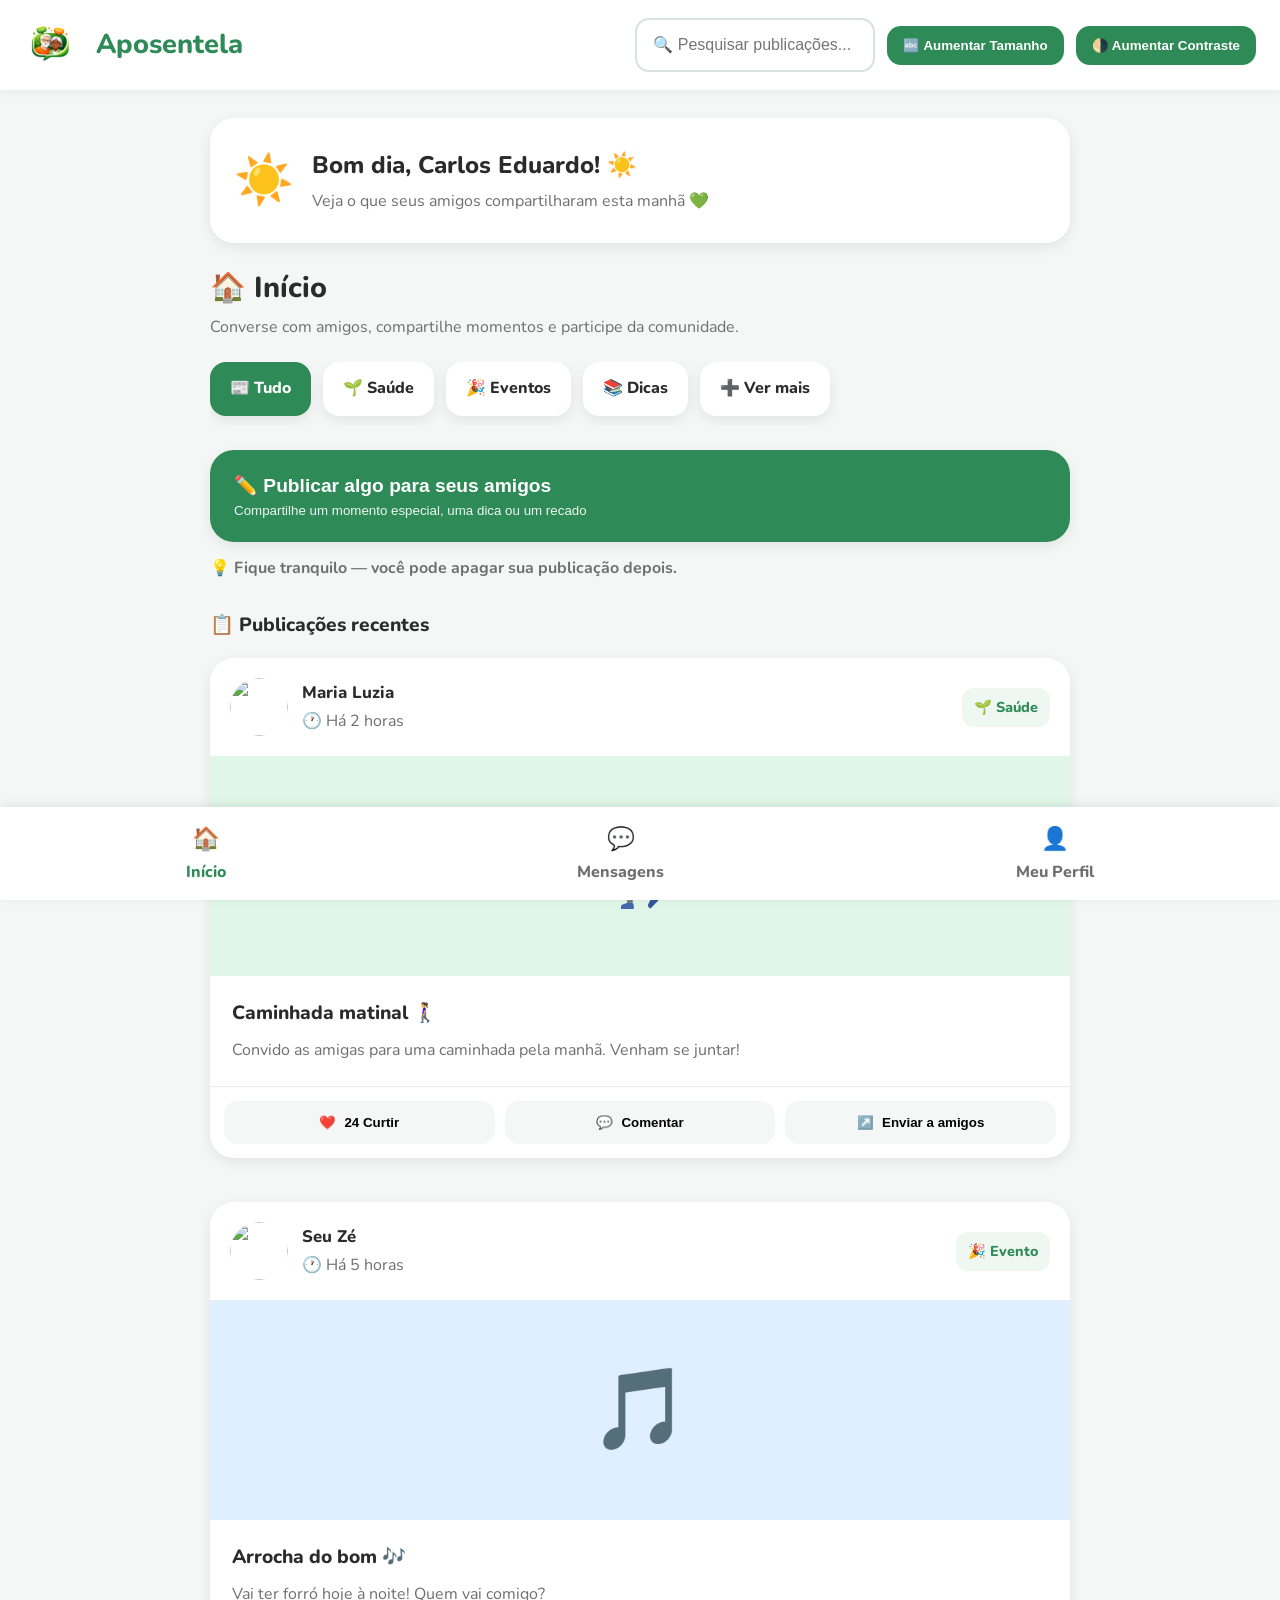
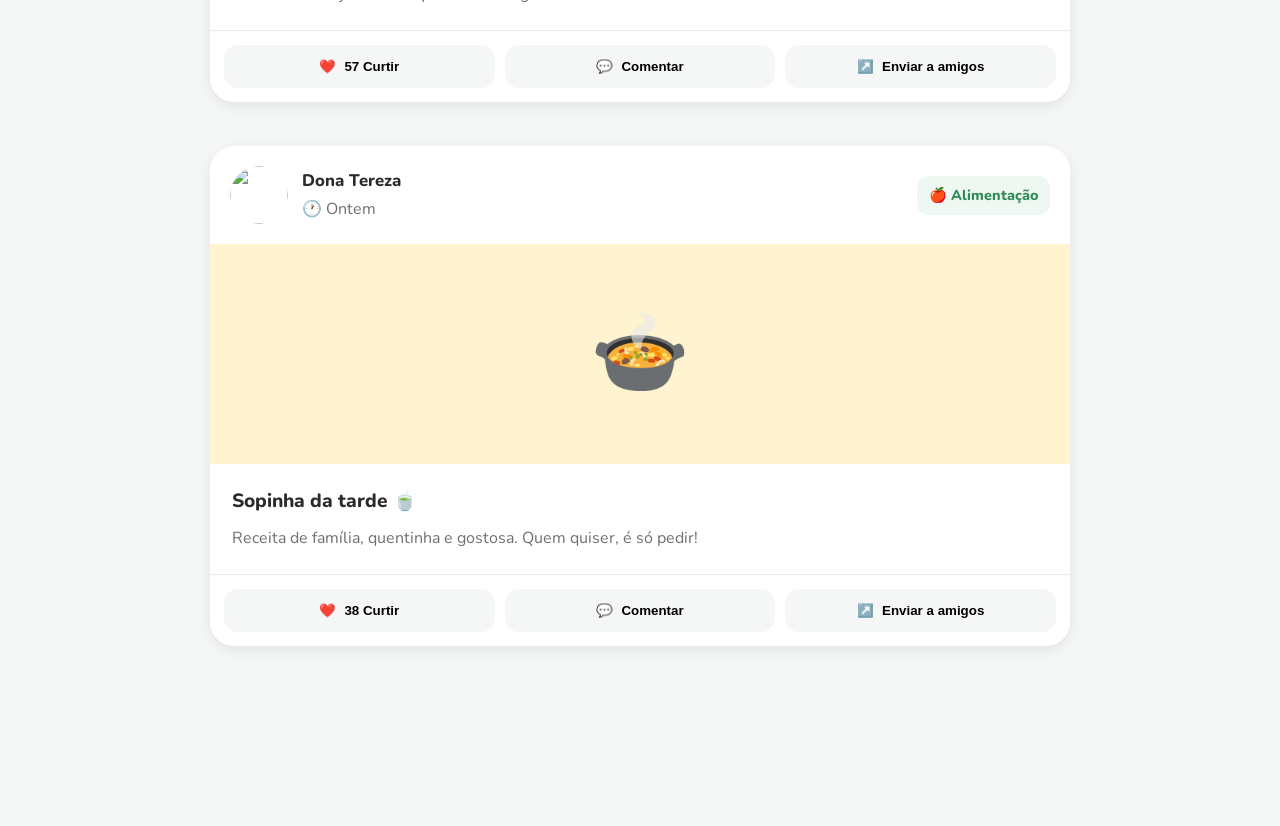
==== commit bb3ce1ec: "Corrige problemas identificados na avaliação heurística - Comentários e compartilhamento funcionais " ====
--- a/inicio.html
+++ b/inicio.html
@@ -4,7 +4,13 @@
     <meta charset="UTF-8">
     <meta name="viewport" content="width=device-width, initial-scale=1.0">
     <title>Aposentela – Início</title>
+
+    <link rel="preconnect" href="https://fonts.googleapis.com">
+    <link rel="preconnect" href="https://fonts.gstatic.com" crossorigin>
     <link href="https://fonts.googleapis.com/css2?family=Nunito:wght@600;700;800&display=swap" rel="stylesheet">
+
+    <link rel="preload" href="assets/logo.png" as="image">
+
     <link rel="stylesheet" href="styles/inicio.css">
 </head>
 <body>
@@ -32,11 +38,13 @@
 
 <header class="barra-topo">
 
-    <img 
-        src="assets/logo.png" 
-        class="barra-topo-logo-img" 
-        alt="Logo"
-    >
+    <a href="inicio.html" class="link-logo" aria-label="Voltar ao início">
+        <img
+            src="assets/logo.png"
+            class="barra-topo-logo-img"
+            alt="Logo Aposentela"
+        >
+    </a>
 
     <span class="barra-topo-titulo">
         Aposentela
@@ -44,15 +52,16 @@
 
     <div class="acoes-topo">
 
-        <input 
-            class="campo-pesquisa" 
-            id="campo-pesquisa" 
-            type="text" 
-            placeholder="🔍 Pesquisar..."
-        >
-
-        <button 
-            class="botao-acesso" 
+        <input
+            class="campo-pesquisa"
+            id="campo-pesquisa"
+            type="text"
+            placeholder="🔍 Pesquisar publicações..."
+            aria-label="Pesquisar publicações"
+        >
+
+        <button
+            class="botao-acesso"
             id="btn-fonte"
             onclick="alternarFonteGrande()"
             title="Aumentar tamanho do texto"
@@ -60,8 +69,8 @@
             🔤 Aumentar Tamanho
         </button>
 
-        <button 
-            class="botao-acesso" 
+        <button
+            class="botao-acesso"
             id="btn-contraste"
             onclick="alternarAltoContraste()"
             title="Ativar alto contraste"
@@ -139,11 +148,11 @@
                         <span class="icone-botao">❤️</span>
                         <span class="botao-acao-label contador-curtidas">24 Curtir</span>
                     </button>
-                    <button class="botao-acao">
+                    <button class="botao-acao" onclick="comentar(this)">
                         <span class="icone-botao">💬</span>
                         <span class="botao-acao-label">Comentar</span>
                     </button>
-                    <button class="botao-acao">
+                    <button class="botao-acao" onclick="compartilhar(this)">
                         <span class="icone-botao">↗️</span>
                         <span class="botao-acao-label">Enviar a amigos</span>
                     </button>
@@ -171,11 +180,11 @@
                         <span class="icone-botao">❤️</span>
                         <span class="botao-acao-label contador-curtidas">57 Curtir</span>
                     </button>
-                    <button class="botao-acao">
+                    <button class="botao-acao" onclick="comentar(this)">
                         <span class="icone-botao">💬</span>
                         <span class="botao-acao-label">Comentar</span>
                     </button>
-                    <button class="botao-acao">
+                    <button class="botao-acao" onclick="compartilhar(this)">
                         <span class="icone-botao">↗️</span>
                         <span class="botao-acao-label">Enviar a amigos</span>
                     </button>
@@ -203,11 +212,11 @@
                         <span class="icone-botao">❤️</span>
                         <span class="botao-acao-label contador-curtidas">38 Curtir</span>
                     </button>
-                    <button class="botao-acao">
+                    <button class="botao-acao" onclick="comentar(this)">
                         <span class="icone-botao">💬</span>
                         <span class="botao-acao-label">Comentar</span>
                     </button>
-                    <button class="botao-acao">
+                    <button class="botao-acao" onclick="compartilhar(this)">
                         <span class="icone-botao">↗️</span>
                         <span class="botao-acao-label">Enviar a amigos</span>
                     </button>
@@ -230,6 +239,6 @@
         </a>
     </nav>
 
-    <script src="scripts/script.js"></script>
+    <script src="scripts/script.js" defer></script>
 </body>
-</html>+</html>
--- a/styles/inicio.css
+++ b/styles/inicio.css
@@ -635,4 +635,207 @@
 .item-conversa,
 .mini-publicacao{
     margin-bottom:20px;
+}
+
+/* =========================
+   LOGO COMO LINK
+========================= */
+
+.link-logo{
+    display:inline-flex;
+    align-items:center;
+    border-radius:12px;
+    transition:var(--transicao);
+    text-decoration:none;
+}
+
+.link-logo:hover,
+.link-logo:focus-visible{
+    transform:scale(1.06);
+    outline:none;
+    box-shadow:0 0 0 3px rgba(46,139,87,0.25);
+}
+
+/* =========================
+   CATEGORIA ATIVA
+========================= */
+
+.item-categoria{
+    transition:var(--transicao);
+    border:2px solid transparent;
+}
+
+.item-categoria:hover{
+    transform:translateY(-2px);
+}
+
+.item-categoria.categoria-ativa{
+    background:var(--cor-primaria);
+    color:white;
+    border-color:var(--cor-primaria);
+}
+
+/* =========================
+   ÁREA DE COMENTÁRIOS
+========================= */
+
+.area-comentarios{
+    display:none;
+    border-top:1px solid #ececec;
+    padding:18px 22px;
+    background:#fafdfb;
+}
+
+.area-comentarios.aberto{
+    display:block;
+    animation:slideDown 0.25s ease;
+}
+
+@keyframes slideDown{
+    from{opacity:0; transform:translateY(-6px);}
+    to{opacity:1; transform:translateY(0);}
+}
+
+.lista-comentarios{
+    display:flex;
+    flex-direction:column;
+    gap:10px;
+    margin-bottom:14px;
+}
+
+.comentario-item{
+    background:white;
+    padding:12px 14px;
+    border-radius:14px;
+    line-height:1.5;
+    box-shadow:0 2px 6px rgba(0,0,0,0.04);
+    word-break:break-word;
+}
+
+.form-comentario{
+    display:flex;
+    gap:10px;
+    align-items:stretch;
+}
+
+.campo-comentario{
+    flex:1;
+    border:2px solid var(--cor-borda);
+    border-radius:14px;
+    padding:12px 14px;
+    font-size:1rem;
+    outline:none;
+    background:white;
+}
+
+.campo-comentario:focus{
+    border-color:var(--cor-primaria);
+}
+
+.botao-enviar-comentario{
+    border:none;
+    background:var(--cor-primaria);
+    color:white;
+    padding:0 20px;
+    border-radius:14px;
+    font-weight:800;
+    cursor:pointer;
+    transition:var(--transicao);
+    min-height:54px;
+}
+
+.botao-enviar-comentario:hover{
+    transform:translateY(-2px);
+}
+
+/* =========================
+   FEED VAZIO (resultado de filtro/busca)
+========================= */
+
+.feed-vazio{
+    background:white;
+    border-radius:20px;
+    padding:30px;
+    text-align:center;
+    color:var(--cor-cinza);
+    font-weight:700;
+    box-shadow:var(--cor-sombra);
+}
+
+/* =========================
+   MODAL DE COMPARTILHAR
+========================= */
+
+.lista-amigos-compartilhar{
+    margin-top:16px;
+    display:flex;
+    flex-direction:column;
+    gap:10px;
+}
+
+.amigo-compartilhar{
+    display:flex;
+    align-items:center;
+    gap:10px;
+    background:#f5f7f6;
+    padding:12px 14px;
+    border-radius:14px;
+    font-weight:700;
+    cursor:pointer;
+    transition:var(--transicao);
+}
+
+.amigo-compartilhar:hover{
+    background:#eaf3ec;
+}
+
+.amigo-compartilhar input[type=checkbox]{
+    width:20px;
+    height:20px;
+    min-height:auto;
+    cursor:pointer;
+    accent-color:var(--cor-primaria);
+}
+
+/* =========================
+   BOTÃO CURTIDO
+========================= */
+
+.botao-acao.curtido{
+    background:#ffe4e8;
+    color:#c0392b;
+}
+
+/* =========================
+   ALTO CONTRASTE - EXTRAS
+========================= */
+
+body.alto-contraste .area-comentarios{
+    background:#0a0a0a;
+    border-top-color:#fff;
+}
+
+body.alto-contraste .comentario-item,
+body.alto-contraste .campo-comentario{
+    background:#111;
+    color:#fff;
+    border:2px solid #fff;
+}
+
+body.alto-contraste .botao-enviar-comentario,
+body.alto-contraste .item-categoria.categoria-ativa{
+    background:#fff;
+    color:#000;
+}
+
+body.alto-contraste .amigo-compartilhar{
+    background:#111;
+    color:#fff;
+    border:1px solid #fff;
+}
+
+body.alto-contraste .feed-vazio{
+    background:#111;
+    color:#fff;
+    border:2px solid #fff;
 }
